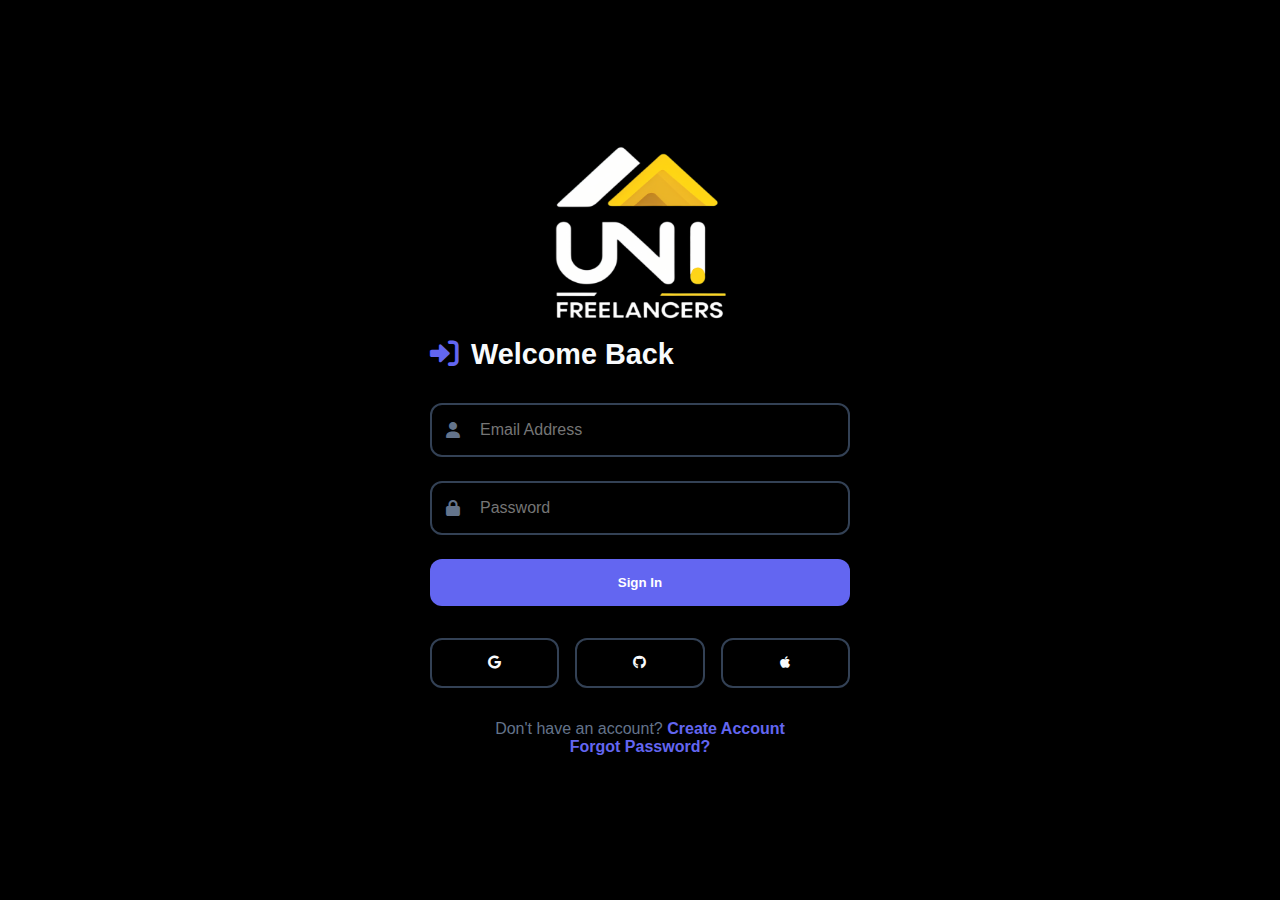
==== Front_End/index.html @ fc73de22 "Merge remote-tracking branch 'origin/main'" ====
<!DOCTYPE html>
<html lang="en">
<head>
    <meta charset="UTF-8">
    <meta name="viewport" content="width=device-width, initial-scale=1.0">
    <title>Neon Modern Auth UI</title>

    <link rel="stylesheet" href="https://cdnjs.cloudflare.com/ajax/libs/font-awesome/6.0.0/css/all.min.css">
    <style>
        :root {
            --primary: #6366f1;
            --primary-hover:  #19aa19;
            --background: #000000;
            --surface: #1e293b;
            --text: #f8fafc;
            --border: #334155;
        }

        * {
            margin: 0;
            padding: 0;
            box-sizing: border-box;
            font-family: 'Inter', sans-serif;
        }

        body {
            background: var(--background);
            min-height: 100vh;
            display: flex;
            justify-content: center;
            align-items: center;
            color: var(--text);
        }

        .container {
            /* background: var(--surface); */
            padding: 2.5rem;
            border-radius: 1.5rem;
            box-shadow: 0 25px 50px -12px rgba(0, 0, 0, 0.4);
            width: 90%;
            max-width: 500px;
            transition: transform 0.3s ease, opacity 0.3s ease;
            position: absolute;
        }

        .container.hidden {
            opacity: 0;
            transform: translateY(20px);
            pointer-events: none;
        }

        h2 {
            font-size: 1.8rem;
            margin-bottom: 2rem;
            position: relative;
            display: flex;
            align-items: center;
            gap: 0.75rem;
        }

        h2 i {
            color: var(--primary);
        }

        .form-group {
            margin-bottom: 1.5rem;
            position: relative;
        }



        input, select, textarea {
            width: 100%;
            padding: 1rem;
            padding-left: 3rem;
            background: var(--background);
            border: 2px solid var(--border);
            border-radius: 0.75rem;
            color: var(--text);
            font-size: 1rem;
            transition: all 0.3s ease;
        }

        input:focus, select:focus, textarea:focus {
            border-color: var(--primary);
            outline: none;
            box-shadow: 0 0 0 3px rgba(99, 102, 241, 0.2);
        }

        input:focus ~ .form-label,
        input:valid ~ .form-label {
            top: -10px;
            left: 0.8rem;
            font-size: 0.8rem;
            background: var(--surface);
            padding: 0 0.5rem;
            color: var(--primary);
        }

        .input-icon {
            position: absolute;
            left: 1rem;
            top: 50%;
            transform: translateY(-50%);
            color: #64748b;
            transition: 0.3s ease;
        }

        input:focus ~ .input-icon {
            color: var(--primary);
        }

        .btn {
            width: 100%;
            padding: 1rem;
            border: none;
            border-radius: 0.75rem;
            cursor: pointer;
            font-weight: 600;
            transition: all 0.3s ease;
            display: flex;
            align-items: center;
            justify-content: center;
            gap: 0.5rem;
        }

        .btn-primary {
            background: var(--primary);
            color: white;
        }

        .btn-primary:hover {
            background: var(--primary-hover);
            transform: translateY(-2px);
        }

        .social-login {
            display: flex;
            gap: 1rem;
            margin: 2rem 0;
        }

        .social-btn {
            flex: 1;
            background: var(--background);
            border: 2px solid var(--border);
            color: var(--text);
        }

        .social-btn:hover {
            border-color: var(--primary);
            color: var(--primary);
        }

        .toggle-forms {
            text-align: center;
            margin-top: 1.5rem;
            color: #64748b;
        }

        .toggle-link {
            color: var(--primary);
            cursor: pointer;
            font-weight: 600;
            transition: 0.3s ease;
        }

        .toggle-link:hover {
            color: var(--primary-hover);
        }

        .file-upload {
            border: 2px dashed var(--border);
            border-radius: 0.75rem;
            padding: 1.5rem;
            text-align: center;
            cursor: pointer;
            transition: 0.3s ease;
            display: block;

        }

        .file-upload:hover {
            border-color: var(--primary);
            background: rgba(99, 102, 241, 0.05);
        }

        .user-type-selector {
            display: grid;
            grid-template-columns: repeat(2, 1fr);
            gap: 1rem;
            margin: 1rem 0;
        }

        .user-type-btn {
            padding: 1rem;
            border: 2px solid var(--border);
            border-radius: 0.75rem;
            cursor: pointer;
            transition: 0.3s ease;
            text-align: center;
        }

        .user-type-btn.active {
            border-color:  #FFD700;
            background: rgba(99, 241, 120, 0.1);
        }

        .seller-fields {
            display: none;
            animation: slideDown 0.3s ease;
        }

        @keyframes slideDown {
            from { opacity: 0; transform: translateY(-10px); }
            to { opacity: 1; transform: translateY(0); }
        }


        .error-toast {
            position: fixed;
            bottom: 20px;
            left: 50%;
            transform: translateX(-50%);
            background: #ef4444;
            color: white;
            padding: 1rem 2rem;
            border-radius: 8px;
            opacity: 0;
            transition: opacity 0.3s;
        }

        .error-toast.show {
            opacity: 1;
        }
    </style>
</head>
<body>
    <!-- Login Form -->
    <div class="container" id="loginForm">
        <img src="images/LOg.png" alt= "logo" style="width: 11rem; height: 11rem; margin:auto; display:block;">
<br>
        <h2><i class="fas fa-sign-in-alt"></i>Welcome Back</h2>
        <form>
            <div class="form-group">
                <i class="fas fa-user input-icon"></i>
                <input type="text" id="loginEmail" placeholder="Email Address" required>
               
            </div>
            <div class="form-group">
                <i class="fas fa-lock input-icon"></i>
                <input type="password" id="loginPassword" placeholder="Password" required>
               
            </div>
            <button class="btn btn-primary">Sign In</button>
            
            <div class="social-login">
                <button class="btn social-btn" type="button">
                    <i class="fab fa-google"></i>
                </button>
                <button class="btn social-btn" type="button">
                    <i class="fab fa-github"></i>
                </button>
                <button class="btn social-btn" type="button">
                    <i class="fab fa-apple"></i>
                </button>
            </div>

            <div class="toggle-forms">
                <span>Don't have an account? </span>
                <span class="toggle-link" onclick="showForm('registerForm')">Create Account</span>
                <br>
                <span class="toggle-link" onclick="showForm('forgotForm')">Forgot Password?</span>
            </div>
        </form>
    </div>

    <!-- Registration Form Section -->
    <div class="container hidden" id="registerForm">
        <img src="./images/LOg.png" alt="logo" style="width: 11rem; height: 11rem; margin:auto; display:block;">
        <br>
        <h2><i class="fas fa-user-plus"></i>Create Account</h2>
        <form>
            <div class="user-type-selector">
                <div class="user-type-btn" onclick="toggleUserType(this)">
                    <i class="fas fa-user-tie"></i>
                    <p>Seller</p>
                </div>
                <div class="user-type-btn active" onclick="toggleUserType(this)">
                    <i class="fas fa-user"></i>
                    <p>Customer</p>
                </div>
            </div>

            <!-- Common Fields -->
            <div class="form-group">
                <i class="fas fa-user input-icon"></i>
                <input type="text" id="regName" placeholder="Full Name" required>
            </div>
            <div class="form-group">
                <i class="fas fa-envelope input-icon"></i>
                <input type="email" id="regEmail" placeholder="Email Address" required>
            </div>
            <div class="form-group">
                <i class="fas fa-lock input-icon"></i>
                <input type="password" id="regPassword" placeholder="Password" required minlength="6">
            </div>

            <!-- Seller Specific Fields -->
            <div class="seller-fields">
                <div class="form-group">
                    <i class="fas fa-id-card input-icon"></i>
                    <input type="text" id="nic" placeholder="NIC Number*" required>
                </div>
                <div class="form-group">
                    <i class="fas fa-building input-icon"></i>
                    <input type="text" id="businessName" placeholder="Business Name">
                </div>
                <div class="form-group">
                    <i class="fas fa-phone input-icon"></i>
                    <input type="tel" id="businessPhone" placeholder="Business Phone">
                </div>
                <div class="form-group">
                    <i class="fas fa-map-marker-alt input-icon"></i>
                    <input type="text" id="businessAddress" placeholder="Business Address">
                </div>
                <div class="form-group">
                    <i class="fas fa-certificate input-icon"></i>
                    <textarea id="qualifications" placeholder="Professional Qualifications (one per line)"></textarea>
                </div>
                <div class="file-upload">
                    <label for="profileImage" class="file-upload-label">
                        <i class="fas fa-image"></i>
                        <p>Upload Business Logo</p>
                    </label>
                    <input type="file" id="profileImage" accept="image/*" hidden>
                </div>
            </div>
            <button class="btn btn-primary">Create Account</button>
            <div class="toggle-forms">
                <span>Already have an account? </span>
                <span class="toggle-link" onclick="showForm('loginForm')">Sign In</span>
            </div>
        </form>
    </div>


    <!-- Forgot Password Form -->
    <div class="container hidden" id="forgotForm">
        <h2><i class="fas fa-key"></i>Reset Password</h2>
        <form>
            <div class="form-group">
                <i class="fas fa-envelope input-icon"></i>
                <input type="email" id="forgotEmail" placeholder="Email Address" required>
               
            </div>
            <button class="btn btn-primary">Send Reset Link</button>
            <div class="toggle-forms">
                <span class="toggle-link" onclick="showForm('loginForm')">
                    <i class="fas fa-arrow-left"></i> Back to Login
                </span>
            </div>
        </form>
    </div>

    <script src="https://code.jquery.com/jquery-3.6.0.min.js"></script>
    <script>
        // Initialize on DOM ready
        $(document).ready(function() {
            //Check for existing JWT token
            const jwtToken = localStorage.getItem('jwtToken');
            if(jwtToken) {
                window.location.href = 'index.html';
            }

            // Show login form by default
            showForm('loginForm');
            $('.seller-fields').hide();

            // Configure AJAX to include JWT token in headers
            $.ajaxSetup({
                beforeSend: function(xhr) {
                    const token = localStorage.getItem('jwtToken');
                    if (token) {
                        xhr.setRequestHeader('Authorization', 'Bearer ' + token);
                    }
                }

            });

            // Handle global AJAX errors
            $(document).ajaxError(function(event, jqXHR) {
                if (jqXHR.status === 401) { // Unauthorized
                    localStorage.removeItem('jwtToken');
                    showForm('loginForm');
                    alert('Session expired. Please login again.');
                }
            });
// Login handler - add error clearing
            $('#loginEmail, #loginPassword').on('input', function() {
                $(this).removeClass('error-input');
            });


//
//             // Update login handler
            $('#loginForm form').submit(function(e) {
                e.preventDefault();
                const $form = $(this);
                const $btn = $form.find('button').prop('disabled', true);

                // Clear previous errors
                $form.find('.error-text').remove();

                $.ajax({
                    type: "POST",
                    url: "http://localhost:8080/api/v1/auth/login",
                    contentType: "application/json",
                    data: JSON.stringify({
                        email: $('#loginEmail').val().trim(),
                        password: $('#loginPassword').val()
                    }),
                    success: function(response) {
                        // Validate response structure
                        if (!response?.data?.token) {
                            throw new Error('Invalid server response');
                        }

                        // Store authentication data
                        localStorage.setItem('jwtToken', response.data.token);
                        localStorage.setItem('user', JSON.stringify({
                            email: response.data.email,
                            type: response.data.userType,
                            profileImage: response.data.profileImage
                        }));


                        // Redirect with token verification

                        // Verify token before redirect
                            validateTokenAfterLogin();
                            switch (response.data.userType.toUpperCase()) {
                                case 'CUSTOMER':
                                    window.location.href = './pages/home.html';
                                    break;
                                case 'ADMIN':
                                    window.location.href = './pages/adminController.html';
                                    break;
                                case 'COORDINATOR':
                                    window.location.href = './pages/coordinatorController.html';
                                    break;
                                default:
                                    logout();
                                    showErrorToast('Unknown user type - contact support');
                            }
                            // window.location.href = './pages/home.html';
                        // validateTokenAfterLogin(() => {
                        //     switch (response.data.userType.toUpperCase()) {  // Fixed property name
                        //         case 'CUSTOMER':
                        //             window.location.href = './pages/home.html';
                        //
                        //             break;
                        //         case 'ADMIN':
                        //             window.location.href = './pages/adminController.html';
                        //             break;
                        //         case 'COORDINATOR':
                        //             window.location.href = './pages/coordinatorController.html';
                        //             break;  // Added break statement
                        //         default:
                        //             logout();
                        //             showErrorToast('Unknown user type - contact support');
                        //     }
                        // })
                    },
                    error: function(xhr) {
                        $('#loginPassword').val('');
                        let errorMsg = xhr.responseJSON?.message || 'Login failed';
                        showErrorToast(errorMsg);
                    },
                    complete: function() {
                        $btn.prop('disabled', false);
                    }
                });
            });

// Handle status toggle
            $(document).on('change', '.status-toggle input', function() {
                const row = $(this).closest('tr');
                const userId = row.data('id'); // Get from row data attribute
                const userType = row.data('type'); // Get from row data attribute
                const newStatus = $(this).prop('checked') ? 'active' : 'inactive';

                if (!userId || !userType) {
                    showAlert('Invalid user data', 'danger');
                    return;
                }

                $.ajax({
                    url: `http://localhost:8080/api/${userType}s/${userId}/status`,
                    method: 'PUT',
                    contentType: 'application/json',
                    data: JSON.stringify({ status: newStatus }),
                    success: () => showAlert('Status updated successfully', 'success'),
                    error: (xhr) => showAlert(xhr.responseJSON?.message || 'Update failed', 'danger')
                });
            });


// Add this function to your login page script
            function validateTokenAfterLogin() {
                const token = localStorage.getItem('jwtToken');
                if (!token) return;

                // Verify token structure
                const tokenParts = token.split('.');
                if (tokenParts.length !== 3) {
                    logout();
                    return;
                }

                // Verify token expiration
                const payload = JSON.parse(atob(tokenParts[1]));
                if (Date.now() >= payload.exp * 1000) {
                    logout();
                    return;
                }
            }







//             // Add logout function at the top level
//             function logout() {
//                 localStorage.removeItem('jwtToken');
//                 localStorage.removeItem('user');
//                 window.location.href = './index.html';
//             }
//
// // Updated login handler
//             $('#loginForm form').submit(function(e) {
//                 e.preventDefault();
//                 const $form = $(this);
//                 const $btn = $form.find('button').prop('disabled', true);
//
//                 // Clear previous errors
//                 $form.find('.error-text').remove();
//
//                 $.ajax({
//                     type: "POST",
//                     url: "http://localhost:8080/api/v1/auth/login",
//                     contentType: "application/json",
//                     data: JSON.stringify({
//                         email: $('#loginEmail').val().trim(),
//                         password: $('#loginPassword').val()
//                     }),
//                     success: function(response) {
//                         // Validate response structure
//                         if (!response?.data?.token || !response.data.userType) {
//                             showErrorToast('Invalid server response');
//                             return;
//                         }
//
//                         // Store authentication data
//                         localStorage.setItem('jwtToken', response.data.token);
//                         localStorage.setItem('user', JSON.stringify({
//                             email: response.data.email,
//                             type: response.data.userType,
//                             profileImage: response.data.profileImage || 'default-avatar.jpg'
//                         }));
//
//                         // Verify token with server before redirect
//                         validateTokenAfterLogin(() => {
//                             switch(response.data.userType.toUpperCase()) {
//                                 case 'CUSTOMER':
//                                     window.location.href = './pages/home.html';
//                                     break;
//                                 case 'ADMIN':
//                                     window.location.href = './pages/adminController.html';
//                                     break;
//                                 case 'COORDINATOR':
//                                     window.location.href = './pages/coordinatorController.html';
//                                     break;
//                                 default:
//                                     logout();
//                                     showErrorToast('Unknown user type');
//                             }
//                         });
//                     },
//                     error: function(xhr) {
//                         $('#loginPassword').val('');
//                         let errorMsg = xhr.responseJSON?.message || 'Login failed. Check credentials';
//                         if (xhr.status === 401) {
//                             errorMsg = 'Invalid email or password';
//                         }
//                         showErrorToast(errorMsg);
//                     },
//                     complete: function() {
//                         $btn.prop('disabled', false);
//                     }
//                 });
//             });
//
// // Server-side token validation
//             function validateTokenAfterLogin(callback) {
//                 const token = localStorage.getItem('jwtToken');
//                 if (!token) {
//                     logout();
//                     return;
//                 }
//
//                 $.ajax({
//                     url: 'http://localhost:8080/api/v1/auth/validate-token',
//                     method: 'GET',
//                     headers: {
//                         'Authorization': 'Bearer ' + token
//                     },
//                     success: function(response) {
//                         if (response.valid) {
//                             callback();
//                         } else {
//                             logout();
//                             showErrorToast('Session validation failed');
//                         }
//                     },
//                     error: function() {
//                         logout();
//                         showErrorToast('Could not verify session');
//                     }
//                 });
//             }
//
//



            // Registration Form Submission
            $('#registerForm form').submit(function(e) {
                e.preventDefault();
                const isSeller = $('#registerForm .user-type-btn.active').text().includes('Seller');
                if (isSeller) handleSellerRegistration();
                else handleCustomerRegistration();
            });

            // Forgot Password Form Submission
            $('#forgotForm form').submit(function(e) {
                e.preventDefault();
                $.ajax({
                    type: "POST",
                    url: "/api/forgot-password",
                    data: {
                        email: $('#forgotEmail').val()
                    },
                    success: function(response) {
                        alert('Password reset link sent to your email');
                        showForm('loginForm');
                    },
                    error: function(xhr) {
                        alert(xhr.responseJSON?.message || 'Password reset failed');
                    }
                });
            });
        });

        // Form visibility control
        function showForm(formId) {
            $('.container').addClass('hidden');
            $('#' + formId).removeClass('hidden');
        }

        // User type toggle
        function toggleUserType(element) {
            $('.user-type-btn').removeClass('active');
            $(element).addClass('active');
            const isSeller = $(element).text().includes('Seller');
            $('.seller-fields').toggle(isSeller);
            $('#nic').prop('required', isSeller);
        }

        // Seller registration handler
        function handleSellerRegistration() {
            const formData = new FormData();
            const sellerData = {
                name: $('#regName').val(),
                email: $('#regEmail').val(),
                password: $('#regPassword').val(),
                nic: $('#nic').val(),
                phone: $('#businessPhone').val(),
                address: $('#businessAddress').val(),
                qualifications: $('#qualifications').val().split('\n')
            };

            formData.append('data', new Blob([JSON.stringify(sellerData)], {
                type: "application/json"
            }));

            const profileImage = $('#profileImage')[0].files[0];
            if (profileImage) {
                formData.append('profileImage', profileImage);
            }

            $.ajax({
                type: "POST",
                url: "http://localhost:8080/api/v1/sellers/register",
                data: formData,
                processData: false,
                contentType: false,
                success: function(response) {
                    localStorage.setItem('jwtToken', response.accessToken);
                    localStorage.setItem('user', JSON.stringify(response.user));
                    window.location.href = './pages/sellerHome.html';
                },
                error: function(xhr) {
                    const error = xhr.responseJSON || {};
                    alert(error.message || `Registration failed: ${xhr.statusText}`);
                }
            });
        }

        // Customer registration handler
        function handleCustomerRegistration() {
            const customerData = {
                name: $('#regName').val(),
                email: $('#regEmail').val(),
                password: $('#regPassword').val()
            };

            $.ajax({
                type: "POST",
                url: "http://localhost:8080/api/v1/customers/register",
                contentType: "application/json",
                data: JSON.stringify(customerData),
                success: function(response) {
                    localStorage.setItem('jwtToken', response.accessToken);
                    localStorage.setItem('user', JSON.stringify(response.user));
                    window.location.href = './pages/home.html';
                },
                error: function(xhr) {
                    const error = xhr.responseJSON || {};
                    alert(error.message || `Registration failed: ${xhr.statusText}`);
                }
            });
        }

        // Add this utility function
        function showErrorToast(message) {
            const toast = $(`<div class="error-toast">${message}</div>`);
            $('body').append(toast);
            setTimeout(() => toast.addClass('show'), 10);
            setTimeout(() => toast.remove(), 5000);
        }
    </script>
</body>
</html>
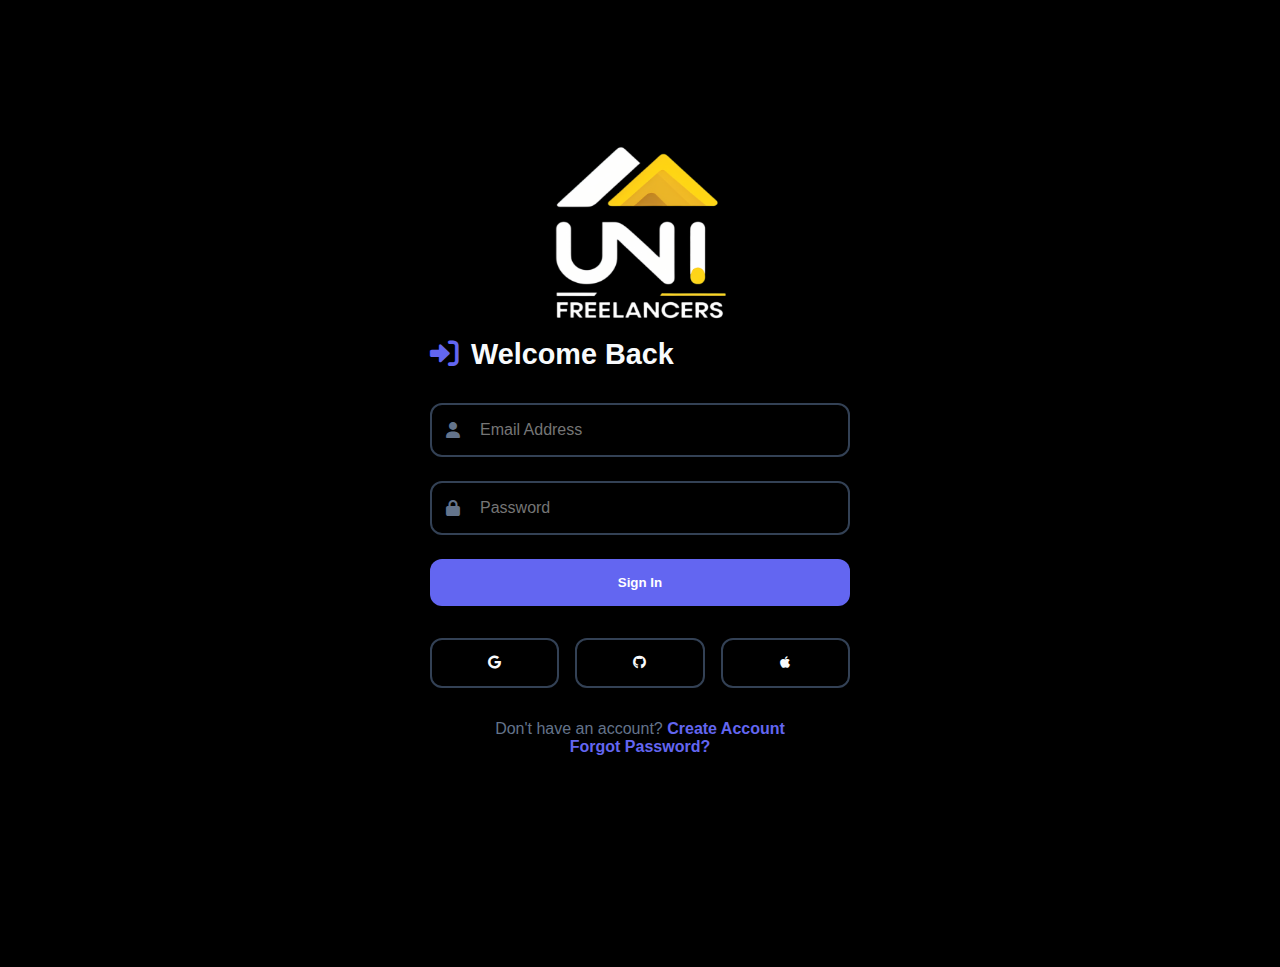
==== commit f5bb2456: "Merge remote-tracking branch 'origin/main'" ====
--- a/Front_End/index.html
+++ b/Front_End/index.html
@@ -305,37 +305,40 @@
                 <i class="fas fa-lock input-icon"></i>
                 <input type="password" id="regPassword" placeholder="Password" required minlength="6">
             </div>
+            <div class="form-group">
+                <i class="fas fa-phone input-icon"></i>
+                <input type="tel" id="regPhone" placeholder="Phone (optional)">
+            </div>
+            <div class="form-group">
+                <i class="fas fa-map-marker-alt input-icon"></i>
+                <input type="text" id="regAddress" placeholder="Address (optional)">
+            </div>
+
+            <!-- Profile Image Upload (Common) -->
+            <div class="file-upload">
+                <label for="profileImage" class="file-upload-label">
+                    <i class="fas fa-image"></i>
+                    <p>Upload Profile Image</p>
+                </label>
+                <input type="file" id="profileImage" accept="image/*" hidden>
+            </div>
 
             <!-- Seller Specific Fields -->
             <div class="seller-fields">
                 <div class="form-group">
                     <i class="fas fa-id-card input-icon"></i>
-                    <input type="text" id="nic" placeholder="NIC Number*" required>
+                    <input type="text" id="nic" placeholder="NIC Number*">
                 </div>
                 <div class="form-group">
-                    <i class="fas fa-building input-icon"></i>
-                    <input type="text" id="businessName" placeholder="Business Name">
-                </div>
-                <div class="form-group">
-                    <i class="fas fa-phone input-icon"></i>
-                    <input type="tel" id="businessPhone" placeholder="Business Phone">
-                </div>
-                <div class="form-group">
-                    <i class="fas fa-map-marker-alt input-icon"></i>
-                    <input type="text" id="businessAddress" placeholder="Business Address">
+                    <i class="fas fa-comment input-icon"></i>
+                    <textarea id="bio" placeholder="Bio (optional, max 500 characters)" maxlength="500"></textarea>
                 </div>
                 <div class="form-group">
                     <i class="fas fa-certificate input-icon"></i>
-                    <textarea id="qualifications" placeholder="Professional Qualifications (one per line)"></textarea>
+                    <textarea id="qualifications" placeholder="Professional Qualifications (one per line, optional)"></textarea>
                 </div>
-                <div class="file-upload">
-                    <label for="profileImage" class="file-upload-label">
-                        <i class="fas fa-image"></i>
-                        <p>Upload Business Logo</p>
-                    </label>
-                    <input type="file" id="profileImage" accept="image/*" hidden>
-                </div>
-            </div>
+            </div>
+
             <button class="btn btn-primary">Create Account</button>
             <div class="toggle-forms">
                 <span>Already have an account? </span>
@@ -367,10 +370,10 @@
     <script>
         // Initialize on DOM ready
         $(document).ready(function() {
-            //Check for existing JWT token
+            // Check for existing JWT token
             const jwtToken = localStorage.getItem('jwtToken');
             if(jwtToken) {
-                window.location.href = 'index.html';
+                // window.location.href = 'index.html';
             }
 
             // Show login form by default
@@ -443,6 +446,9 @@
                                 case 'CUSTOMER':
                                     window.location.href = './pages/home.html';
                                     break;
+                                case 'SELLER':
+                                    window.location.href = './pages/sellerHome.html';
+                                    break;
                                 case 'ADMIN':
                                     window.location.href = './pages/adminController.html';
                                     break;
@@ -453,24 +459,7 @@
                                     logout();
                                     showErrorToast('Unknown user type - contact support');
                             }
-                            // window.location.href = './pages/home.html';
-                        // validateTokenAfterLogin(() => {
-                        //     switch (response.data.userType.toUpperCase()) {  // Fixed property name
-                        //         case 'CUSTOMER':
-                        //             window.location.href = './pages/home.html';
-                        //
-                        //             break;
-                        //         case 'ADMIN':
-                        //             window.location.href = './pages/adminController.html';
-                        //             break;
-                        //         case 'COORDINATOR':
-                        //             window.location.href = './pages/coordinatorController.html';
-                        //             break;  // Added break statement
-                        //         default:
-                        //             logout();
-                        //             showErrorToast('Unknown user type - contact support');
-                        //     }
-                        // })
+
                     },
                     error: function(xhr) {
                         $('#loginPassword').val('');
@@ -483,156 +472,50 @@
                 });
             });
 
-// Handle status toggle
-            $(document).on('change', '.status-toggle input', function() {
-                const row = $(this).closest('tr');
-                const userId = row.data('id'); // Get from row data attribute
-                const userType = row.data('type'); // Get from row data attribute
-                const newStatus = $(this).prop('checked') ? 'active' : 'inactive';
-
-                if (!userId || !userType) {
-                    showAlert('Invalid user data', 'danger');
-                    return;
-                }
-
-                $.ajax({
-                    url: `http://localhost:8080/api/${userType}s/${userId}/status`,
-                    method: 'PUT',
-                    contentType: 'application/json',
-                    data: JSON.stringify({ status: newStatus }),
-                    success: () => showAlert('Status updated successfully', 'success'),
-                    error: (xhr) => showAlert(xhr.responseJSON?.message || 'Update failed', 'danger')
-                });
-            });
+
 
 
 // Add this function to your login page script
             function validateTokenAfterLogin() {
                 const token = localStorage.getItem('jwtToken');
-                if (!token) return;
-
-                // Verify token structure
+                if (!token) {
+                    logout();
+                    return;
+                }
+
+                // Split the token into parts
                 const tokenParts = token.split('.');
                 if (tokenParts.length !== 3) {
                     logout();
+                    showErrorToast('Invalid token format');
                     return;
                 }
 
-                // Verify token expiration
-                const payload = JSON.parse(atob(tokenParts[1]));
-                if (Date.now() >= payload.exp * 1000) {
+                try {
+                    // Convert base64url to base64 and handle padding
+                    const base64Url = tokenParts[1];
+                    const base64 = base64Url
+                        .replace(/-/g, '+')
+                        .replace(/_/g, '/');
+
+                    // Add padding
+                    const padded = base64.padEnd(base64.length + (4 - base64.length % 4) % 4, '=');
+
+                    const payload = JSON.parse(atob(padded));
+
+                    // Check expiration
+                    if (Date.now() >= payload.exp * 1000) {
+                        logout();
+                        showErrorToast('Session expired');
+                    }
+                } catch (e) {
+                    console.error('Token validation failed:', e);
                     logout();
-                    return;
+                    showErrorToast('Invalid authentication token');
                 }
             }
 
 
-
-
-
-
-
-//             // Add logout function at the top level
-//             function logout() {
-//                 localStorage.removeItem('jwtToken');
-//                 localStorage.removeItem('user');
-//                 window.location.href = './index.html';
-//             }
-//
-// // Updated login handler
-//             $('#loginForm form').submit(function(e) {
-//                 e.preventDefault();
-//                 const $form = $(this);
-//                 const $btn = $form.find('button').prop('disabled', true);
-//
-//                 // Clear previous errors
-//                 $form.find('.error-text').remove();
-//
-//                 $.ajax({
-//                     type: "POST",
-//                     url: "http://localhost:8080/api/v1/auth/login",
-//                     contentType: "application/json",
-//                     data: JSON.stringify({
-//                         email: $('#loginEmail').val().trim(),
-//                         password: $('#loginPassword').val()
-//                     }),
-//                     success: function(response) {
-//                         // Validate response structure
-//                         if (!response?.data?.token || !response.data.userType) {
-//                             showErrorToast('Invalid server response');
-//                             return;
-//                         }
-//
-//                         // Store authentication data
-//                         localStorage.setItem('jwtToken', response.data.token);
-//                         localStorage.setItem('user', JSON.stringify({
-//                             email: response.data.email,
-//                             type: response.data.userType,
-//                             profileImage: response.data.profileImage || 'default-avatar.jpg'
-//                         }));
-//
-//                         // Verify token with server before redirect
-//                         validateTokenAfterLogin(() => {
-//                             switch(response.data.userType.toUpperCase()) {
-//                                 case 'CUSTOMER':
-//                                     window.location.href = './pages/home.html';
-//                                     break;
-//                                 case 'ADMIN':
-//                                     window.location.href = './pages/adminController.html';
-//                                     break;
-//                                 case 'COORDINATOR':
-//                                     window.location.href = './pages/coordinatorController.html';
-//                                     break;
-//                                 default:
-//                                     logout();
-//                                     showErrorToast('Unknown user type');
-//                             }
-//                         });
-//                     },
-//                     error: function(xhr) {
-//                         $('#loginPassword').val('');
-//                         let errorMsg = xhr.responseJSON?.message || 'Login failed. Check credentials';
-//                         if (xhr.status === 401) {
-//                             errorMsg = 'Invalid email or password';
-//                         }
-//                         showErrorToast(errorMsg);
-//                     },
-//                     complete: function() {
-//                         $btn.prop('disabled', false);
-//                     }
-//                 });
-//             });
-//
-// // Server-side token validation
-//             function validateTokenAfterLogin(callback) {
-//                 const token = localStorage.getItem('jwtToken');
-//                 if (!token) {
-//                     logout();
-//                     return;
-//                 }
-//
-//                 $.ajax({
-//                     url: 'http://localhost:8080/api/v1/auth/validate-token',
-//                     method: 'GET',
-//                     headers: {
-//                         'Authorization': 'Bearer ' + token
-//                     },
-//                     success: function(response) {
-//                         if (response.valid) {
-//                             callback();
-//                         } else {
-//                             logout();
-//                             showErrorToast('Session validation failed');
-//                         }
-//                     },
-//                     error: function() {
-//                         logout();
-//                         showErrorToast('Could not verify session');
-//                     }
-//                 });
-//             }
-//
-//
 
 
 
@@ -640,8 +523,18 @@
             $('#registerForm form').submit(function(e) {
                 e.preventDefault();
                 const isSeller = $('#registerForm .user-type-btn.active').text().includes('Seller');
+
+                // Manual validation for seller
+                if(isSeller) {
+                    if($('#nic').val().trim() === '') {
+                        showErrorToast('NIC Number is required for sellers');
+                        return;
+                    }
+                }
+
                 if (isSeller) handleSellerRegistration();
                 else handleCustomerRegistration();
+
             });
 
             // Forgot Password Form Submission
@@ -675,26 +568,41 @@
             $('.user-type-btn').removeClass('active');
             $(element).addClass('active');
             const isSeller = $(element).text().includes('Seller');
+
+            // Toggle seller fields and required attributes
             $('.seller-fields').toggle(isSeller);
-            $('#nic').prop('required', isSeller);
+            $('#nic').prop('required', isSeller); // Dynamic required attribute
+
+            // Update name field label
+            const nameInput = $('#regName');
+            nameInput.attr('placeholder', isSeller ? 'Business Name*' : 'Full Name*');
+
+            // Clear NIC field when switching to customer
+            if(!isSeller) $('#nic').val('');
         }
 
         // Seller registration handler
         function handleSellerRegistration() {
             const formData = new FormData();
             const sellerData = {
-                name: $('#regName').val(),
-                email: $('#regEmail').val(),
+                name: $('#regName').val().trim(),
+                email: $('#regEmail').val().trim(),
                 password: $('#regPassword').val(),
-                nic: $('#nic').val(),
-                phone: $('#businessPhone').val(),
-                address: $('#businessAddress').val(),
-                qualifications: $('#qualifications').val().split('\n')
+                nic: $('#nic').val().trim(),
+                phone: $('#regPhone').val().trim(),
+                address: $('#regAddress').val().trim(),
+                bio: $('#bio').val().trim(),
+                qualifications: $('#qualifications').val().split('\n').filter(q => q.trim() !== ''),
+                type: 'SELLER' // Add this line to include the user type
             };
 
-            formData.append('data', new Blob([JSON.stringify(sellerData)], {
-                type: "application/json"
-            }));
+            // Validate required fields
+            if (!sellerData.nic) {
+                showErrorToast('NIC Number is required for sellers');
+                return;
+            }
+
+            formData.append('data', new Blob([JSON.stringify(sellerData)], { type: "application/json" }));
 
             const profileImage = $('#profileImage')[0].files[0];
             if (profileImage) {
@@ -710,36 +618,50 @@
                 success: function(response) {
                     localStorage.setItem('jwtToken', response.accessToken);
                     localStorage.setItem('user', JSON.stringify(response.user));
-                    window.location.href = './pages/sellerHome.html';
+                    window.location.href = 'index.html';
                 },
                 error: function(xhr) {
                     const error = xhr.responseJSON || {};
-                    alert(error.message || `Registration failed: ${xhr.statusText}`);
+                    showErrorToast(error.message || `Registration failed: ${xhr.statusText}`);
                 }
             });
         }
 
         // Customer registration handler
         function handleCustomerRegistration() {
+            const formData = new FormData();
             const customerData = {
                 name: $('#regName').val(),
                 email: $('#regEmail').val(),
-                password: $('#regPassword').val()
+                password: $('#regPassword').val(),
+                phone: $('#regPhone').val(),
+                address: $('#regAddress').val(),
+                type: 'CUSTOMER'
             };
+
+            formData.append('data', new Blob([JSON.stringify(customerData)], {
+                type: "application/json"
+            }));
+
+            const profileImage = $('#profileImage')[0].files[0];
+            if (profileImage) {
+                formData.append('profileImage', profileImage);
+            }
 
             $.ajax({
                 type: "POST",
                 url: "http://localhost:8080/api/v1/customers/register",
-                contentType: "application/json",
-                data: JSON.stringify(customerData),
+                data: formData,
+                processData: false,
+                contentType: false,
                 success: function(response) {
                     localStorage.setItem('jwtToken', response.accessToken);
                     localStorage.setItem('user', JSON.stringify(response.user));
-                    window.location.href = './pages/home.html';
+                    window.location.href = 'index.html';
                 },
                 error: function(xhr) {
                     const error = xhr.responseJSON || {};
-                    alert(error.message || `Registration failed: ${xhr.statusText}`);
+                    showErrorToast(error.message || `Registration failed: ${xhr.statusText}`);
                 }
             });
         }
@@ -751,6 +673,13 @@
             setTimeout(() => toast.addClass('show'), 10);
             setTimeout(() => toast.remove(), 5000);
         }
+        function logout() {
+            // Clear all authentication-related items
+            localStorage.removeItem('jwtToken');
+            localStorage.removeItem('user');
+            // Redirect to login page
+            window.location.href = '/index.html';
+        }
     </script>
 </body>
 </html>